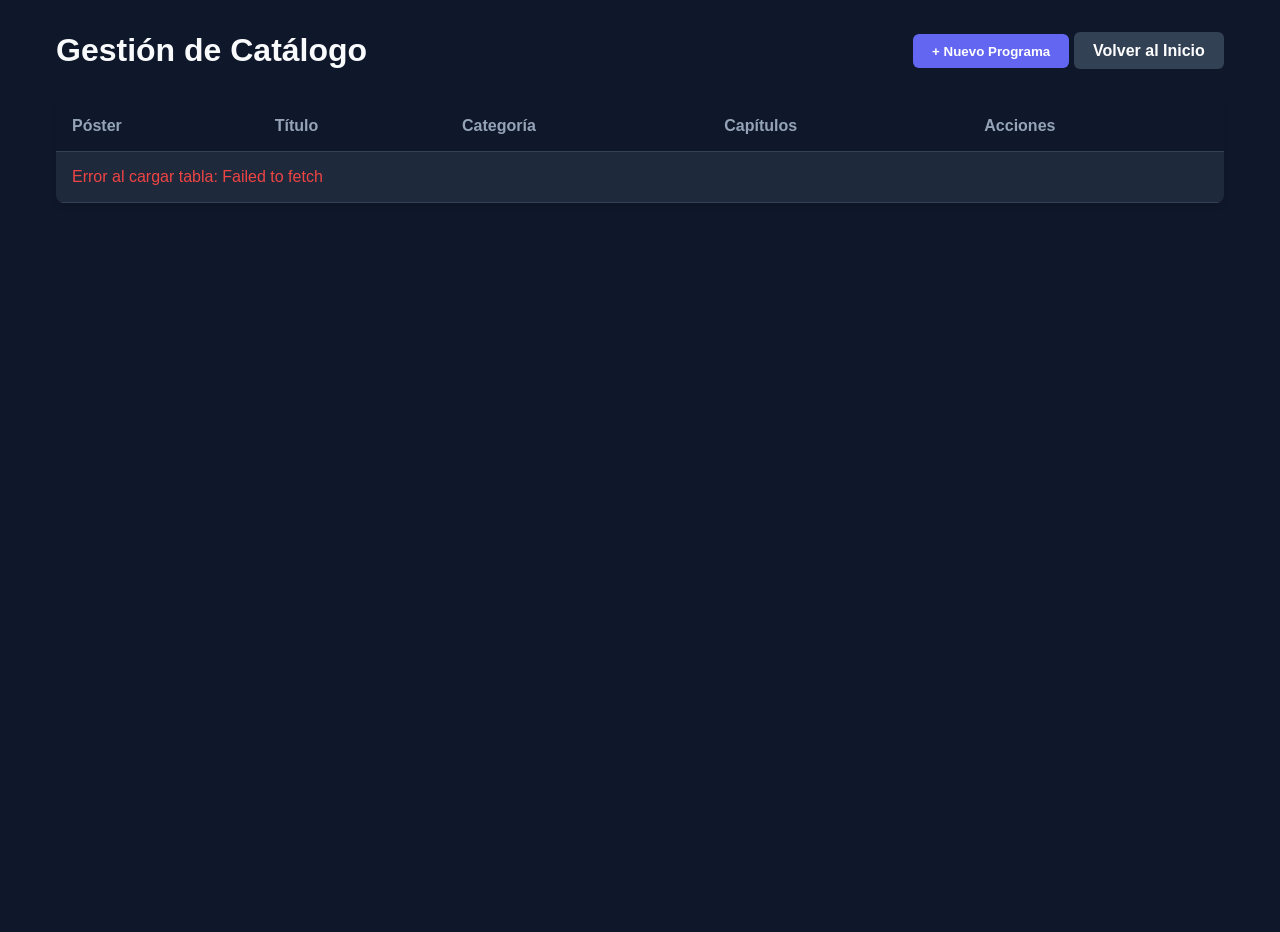
==== admin.html @ 5ceaaeac "feat: se agregaron nuevas funciones y correcciones de CRUD" ====
<!DOCTYPE html>
<html lang="es">
<head>
  <meta charset="UTF-8">
  <meta name="viewport" content="width=device-width, initial-scale=1.0">
  <title>PlayDB | Panel de Administración</title>
  <link rel="stylesheet" href="css/theme.css">
  <link rel="stylesheet" href="css/styles.css">
  <link rel="stylesheet" href="css/admin.css">
</head>
<body>
  <div class="admin-container">
    <header class="admin-header">
      <h1>Gestión de Catálogo</h1>
      <div>
        <button id="nuevoProgramaBtn" class="btn btn-primary">+ Nuevo Programa</button>
        <a href="index.html" class="btn btn-secondary">Volver al Inicio</a>
      </div>
    </header>

    <div class="table-responsive">
      <table class="admin-table">
        <thead>
          <tr>
            <th>Póster</th>
            <th>Título</th>
            <th>Categoría</th>
            <th>Capítulos</th>
            <th>Acciones</th>
          </tr>
        </thead>
        <tbody id="adminTableBody">
          <!-- Carga dinámica -->
        </tbody>
      </table>
    </div>
  </div>

  <!-- Modal Crear/Editar -->
  <div id="modalPrograma" class="modal-overlay hidden">
    <div class="modal-content">
      <h3 id="modalTitle">Nuevo Programa</h3>
      <div id="formAlert"></div>
      <form id="programaForm">
        <input type="hidden" id="programaId">
        <div class="form-group">
          <label>Título</label>
          <input type="text" id="titulo" class="form-control" required>
        </div>
        <div class="form-group">
          <label>Sinopsis</label>
          <textarea id="sinopsis" class="form-control" rows="3" required></textarea>
        </div>
        <div class="form-group">
          <label>Categoría</label>
          <select id="formCategoria" class="form-control" required></select>
        </div>
        <div class="form-group">
          <label>Productora</label>
          <input type="text" id="productora" class="form-control" required>
        </div>
        <div class="form-group">
          <label>URL Póster</label>
          <input type="url" id="poster" class="form-control" required>
        </div>
        <div class="form-group">
          <label>URL Tráiler</label>
          <input type="url" id="trailer" class="form-control" required>
        </div>
        <div class="form-group">
          <label>Capítulos</label>
          <input type="number" id="capitulos" class="form-control" value="1" min="1" required>
        </div>
        <div class="form-group">
          <label>Actores (separados por coma)</label>
          <input type="text" id="actores" class="form-control" placeholder="Actor 1, Actor 2">
        </div>
        <div class="form-group">
          <label>Personajes (separados por coma)</label>
          <input type="text" id="personajes" class="form-control" placeholder="Personaje 1, Personaje 2">
        </div>
        <div style="display: flex; gap: 1rem; justify-content: flex-end; margin-top: 1.5rem;">
          <button type="button" id="closeModalBtn" class="btn btn-secondary">Cancelar</button>
          <button type="submit" class="btn btn-primary">Guardar</button>
        </div>
      </form>
    </div>
  </div>

  <script type="module" src="js/admin.js"></script>
</body>
</html>
---- css/theme.css ----
:root {
  --bg-primary: #0f172a;
  --bg-secondary: #1e293b;
  --bg-tertiary: #334155;
  --text-main: #f8fafc;
  --text-muted: #94a3b8;
  --accent: #6366f1;
  --accent-hover: #4f46e5;
  --danger: #ef4444;
  --success: #22c55e;
  --border-color: #475569;
}

[data-theme="light"] {
  --bg-primary: #f8fafc;
  --bg-secondary: #ffffff;
  --bg-tertiary: #e2e8f0;
  --text-main: #0f172a;
  --text-muted: #64748b;
  --border-color: #cbd5e1;
}

body {
  background-color: var(--bg-primary);
  color: var(--text-main);
  transition: background-color 0.3s, color 0.3s;
}
---- css/styles.css ----
/* ==========================================================================
   ESTILOS GENERALES Y LAYOUT
   ========================================================================== */
* {
  box-sizing: border-box;
  margin: 0;
  padding: 0;
  font-family: 'Segoe UI', Tahoma, Geneva, Verdana, sans-serif;
}

body {
  background-color: var(--bg-primary, #0f172a);
  color: var(--text-main, #f8fafc);
  min-height: 100vh;
}

.container {
  max-width: 1200px;
  margin: 2rem auto;
  padding: 0 1rem;
}

.hidden {
  display: none !important;
}

/* Botones */
.btn {
  padding: 0.6rem 1.2rem;
  border-radius: 6px;
  border: none;
  cursor: pointer;
  font-weight: 600;
  transition: all 0.2s ease;
  text-decoration: none;
  display: inline-flex;
  align-items: center;
  justify-content: center;
}

.btn-primary {
  background-color: var(--accent, #6366f1);
  color: white;
}

.btn-primary:hover {
  background-color: var(--accent-hover, #4f46e5);
}

.btn-secondary {
  background-color: var(--bg-tertiary, #334155);
  color: white;
}

.btn-secondary:hover {
  background-color: #475569;
}

.btn-sm {
  padding: 0.4rem 0.8rem;
  font-size: 0.875rem;
}

/* Mensajes y Alertas */
.alert {
  padding: 0.8rem 1rem;
  border-radius: 6px;
  margin-bottom: 1rem;
  font-weight: 500;
}

.alert-danger {
  background-color: rgba(239, 68, 68, 0.2);
  border: 1px solid #ef4444;
  color: #fca5a5;
}

.alert-success {
  background-color: rgba(34, 197, 94, 0.2);
  border: 1px solid #22c55e;
  color: #86efac;
}

/* ==========================================================================
   BARRA DE NAVEGACIÓN (NAVBAR)
   ========================================================================== */
.navbar {
  display: flex;
  justify-content: space-between;
  align-items: center;
  background-color: var(--bg-secondary, #1e293b);
  padding: 1rem 2rem;
  border-bottom: 1px solid var(--border-color, #475569);
  box-shadow: 0 4px 6px -1px rgba(0, 0, 0, 0.1);
  position: sticky;
  top: 0;
  z-index: 100;
}

.logo h1 {
  font-size: 1.5rem;
  color: var(--text-main, #f8fafc);
  font-weight: 700;
}

.search-container {
  display: flex;
  gap: 0.5rem;
  flex: 1;
  max-width: 500px;
  margin: 0 2rem;
}

.search-container input {
  width: 100%;
  padding: 0.6rem 1rem;
  border-radius: 6px;
  border: 1px solid var(--border-color, #475569);
  background-color: var(--bg-primary, #0f172a);
  color: #fff;
  outline: none;
}

.search-container input:focus {
  border-color: var(--accent, #6366f1);
}

.nav-links {
  display: flex;
  align-items: center;
  gap: 1rem;
}

/* ==========================================================================
   SECCIÓN DE FILTROS Y CATÁLOGO
   ========================================================================== */
.filters-section {
  display: flex;
  justify-content: space-between;
  align-items: center;
  margin-bottom: 2rem;
}

.filters-section select {
  padding: 0.6rem 1rem;
  border-radius: 6px;
  border: 1px solid var(--border-color, #475569);
  background-color: var(--bg-secondary, #1e293b);
  color: #fff;
  cursor: pointer;
}

.catalog-grid {
  display: grid;
  grid-template-columns: repeat(auto-fill, minmax(240px, 1fr));
  gap: 2rem;
}

/* ==========================================================================
   TARJETAS DE PROGRAMAS (CARDS)
   ========================================================================== */
.programa-card {
  background-color: var(--bg-secondary, #1e293b);
  border-radius: 12px;
  overflow: hidden;
  box-shadow: 0 4px 6px -1px rgba(0, 0, 0, 0.2);
  transition: transform 0.2s ease, box-shadow 0.2s ease;
  display: flex;
  flex-direction: column;
}

.programa-card:hover {
  transform: translateY(-5px);
  box-shadow: 0 10px 15px -3px rgba(0, 0, 0, 0.4);
}

.poster-container {
  position: relative;
  width: 100%;
  height: 320px;
  overflow: hidden;
  background-color: #0f172a;
}

.poster-img {
  width: 100%;
  height: 100%;
  object-fit: cover;
}

.badge {
  position: absolute;
  top: 10px;
  right: 10px;
  background-color: var(--accent, #6366f1);
  color: white;
  padding: 0.25rem 0.6rem;
  border-radius: 20px;
  font-size: 0.75rem;
  font-weight: 600;
  text-transform: uppercase;
}

.card-content {
  padding: 1.2rem;
  display: flex;
  flex-direction: column;
  flex: 1;
}

.card-title {
  font-size: 1.1rem;
  margin-bottom: 0.5rem;
  color: var(--text-main, #f8fafc);
  white-space: nowrap;
  overflow: hidden;
  text-overflow: ellipsis;
}

.card-sinopsis {
  font-size: 0.875rem;
  color: var(--text-muted, #94a3b8);
  margin-bottom: 1rem;
  line-height: 1.4;
  flex: 1;
}

.card-footer {
  display: flex;
  justify-content: space-between;
  align-items: center;
  padding-top: 0.8rem;
  border-top: 1px solid var(--border-color, #334155);
  font-size: 0.85rem;
  color: var(--text-muted, #94a3b8);
}
---- css/admin.css ----
.admin-container {
  max-width: 1200px;
  margin: 2rem auto;
  padding: 0 1rem;
}

.admin-header {
  display: flex;
  justify-content: space-between;
  align-items: center;
  margin-bottom: 2rem;
}

.table-responsive {
  overflow-x: auto;
  background-color: var(--card-bg, #1e293b);
  border-radius: 8px;
  box-shadow: 0 4px 6px -1px rgba(0, 0, 0, 0.1);
}

.admin-table {
  width: 100%;
  border-collapse: collapse;
  text-align: left;
}

.admin-table th, 
.admin-table td {
  padding: 1rem;
  border-bottom: 1px solid #334155;
}

.admin-table th {
  background-color: #0f172a;
  color: #94a3b8;
  font-weight: 600;
}

.admin-table tr:hover {
  background-color: #334155;
}

.img-thumb {
  width: 50px;
  height: 70px;
  object-fit: cover;
  border-radius: 4px;
}

/* Modal styles */
.modal-overlay {
  position: fixed;
  top: 0;
  left: 0;
  width: 100%;
  height: 100%;
  background: rgba(0, 0, 0, 0.75);
  display: flex;
  justify-content: center;
  align-items: center;
  z-index: 1000;
}

.modal-content {
  background: #1e293b;
  padding: 2rem;
  border-radius: 12px;
  width: 100%;
  max-width: 600px;
  max-height: 90vh;
  overflow-y: auto;
}

.form-group {
  margin-bottom: 1rem;
}

.form-group label {
  display: block;
  margin-bottom: 0.5rem;
  color: #cbd5e1;
}

.form-control {
  width: 100%;
  padding: 0.75rem;
  border-radius: 6px;
  border: 1px solid #475569;
  background: #0f172a;
  color: #fff;
}
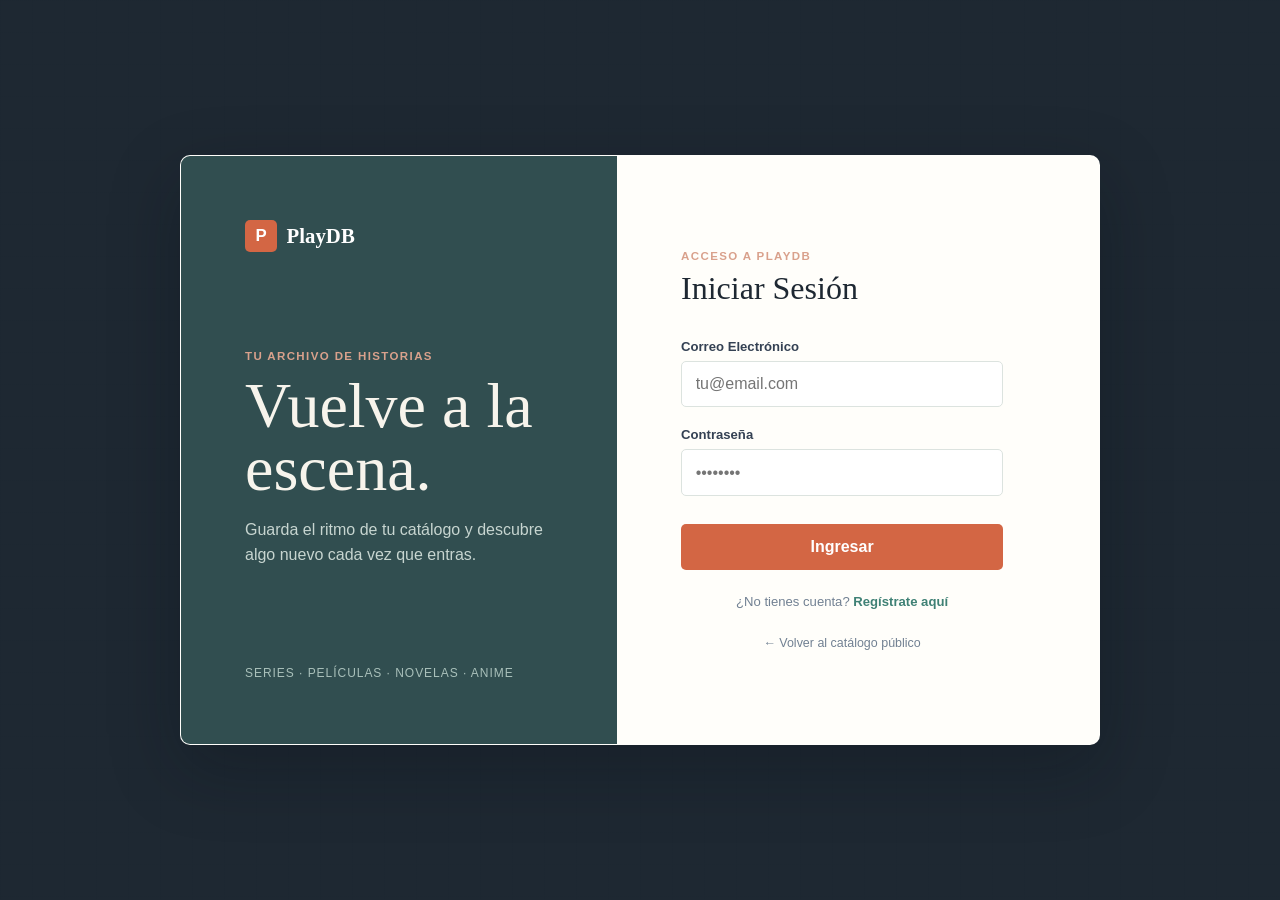
==== commit c225e02f: "refactor: mejora de frontend para administradores" ====
--- a/admin.html
+++ b/admin.html
@@ -9,31 +9,122 @@
   <link rel="stylesheet" href="css/admin.css">
 </head>
 <body>
-  <div class="admin-container">
-    <header class="admin-header">
-      <h1>Gestión de Catálogo</h1>
-      <div>
-        <button id="nuevoProgramaBtn" class="btn btn-primary">+ Nuevo Programa</button>
-        <a href="index.html" class="btn btn-secondary">Volver al Inicio</a>
+  <div class="admin-shell">
+    <aside class="admin-sidebar">
+      <div class="sidebar-brand">
+        <span class="brand-mark">P</span>
+        <div>
+          <strong>PlayDB</strong>
+          <small>Administración</small>
+        </div>
       </div>
-    </header>
 
-    <div class="table-responsive">
-      <table class="admin-table">
-        <thead>
-          <tr>
-            <th>Póster</th>
-            <th>Título</th>
-            <th>Categoría</th>
-            <th>Capítulos</th>
-            <th>Acciones</th>
-          </tr>
-        </thead>
-        <tbody id="adminTableBody">
-          <!-- Carga dinámica -->
-        </tbody>
-      </table>
-    </div>
+      <nav class="sidebar-nav" aria-label="Secciones de administración">
+        <button type="button" class="sidebar-link is-active" data-section="inicioSection">
+          <span aria-hidden="true">⌂</span> Inicio
+        </button>
+        <button type="button" class="sidebar-link" data-section="categoriasSection">
+          <span aria-hidden="true">◈</span> Categorías
+        </button>
+        <button type="button" class="sidebar-link" data-section="programasSection">
+          <span aria-hidden="true">▦</span> Programas
+        </button>
+      </nav>
+
+      <div class="sidebar-footer">
+        <button type="button" id="adminLogoutBtn" class="sidebar-link sidebar-link-secondary">
+          <span aria-hidden="true">↪</span> Cerrar sesión
+        </button>
+      </div>
+    </aside>
+
+    <main class="admin-main">
+      <section id="inicioSection" class="admin-section">
+        <header class="admin-header">
+          <div>
+            <p class="section-kicker">Vista general</p>
+            <h1>Catálogo</h1>
+            <p class="section-description">Explora el contenido publicado y revisa cómo lo ve tu audiencia.</p>
+          </div>
+        </header>
+
+        <div class="catalog-toolbar admin-catalog-toolbar">
+          <div class="admin-search-field">
+            <span aria-hidden="true">⌕</span>
+            <input type="search" id="adminSearchInput" placeholder="Buscar por título, actor o categoría...">
+          </div>
+          <select id="adminCategoryFilter" class="admin-filter-select" aria-label="Filtrar por categoría">
+            <option value="">Todas las categorías</option>
+          </select>
+        </div>
+
+        <section id="adminCatalogGrid" class="catalog-grid admin-catalog-grid">
+          <p class="loading-text">Cargando catálogo...</p>
+        </section>
+      </section>
+
+      <section id="programasSection" class="admin-section">
+        <header class="admin-header">
+          <div>
+            <p class="section-kicker">Contenido</p>
+            <h1>Programas</h1>
+            <p class="section-description">Administra las series, películas y programas del catálogo.</p>
+          </div>
+          <button id="nuevoProgramaBtn" class="btn btn-primary" type="button">+ Nuevo Programa</button>
+        </header>
+
+        <div class="table-responsive">
+          <table class="admin-table">
+            <thead>
+              <tr>
+                <th>Póster</th>
+                <th>Título</th>
+                <th>Categoría</th>
+                <th>Capítulos</th>
+                <th>Acciones</th>
+              </tr>
+            </thead>
+            <tbody id="adminTableBody"></tbody>
+          </table>
+        </div>
+      </section>
+
+      <section id="categoriasSection" class="admin-section hidden">
+        <header class="admin-header">
+          <div>
+            <p class="section-kicker">Clasificación</p>
+            <h1>Categorías</h1>
+            <p class="section-description">Crea y elimina las categorías disponibles para los programas.</p>
+          </div>
+        </header>
+
+        <div id="categoriaAlert"></div>
+        <form id="categoriaForm" class="category-form">
+          <div class="form-group">
+            <label for="categoriaNombre">Nueva categoría</label>
+            <input type="text" id="categoriaNombre" class="form-control" placeholder="Ej. Documentales" required maxlength="60">
+          </div>
+          <div class="form-group">
+            <label for="categoriaDescripcion">Descripción (opcional)</label>
+            <input type="text" id="categoriaDescripcion" class="form-control" placeholder="Describe el tipo de contenido" maxlength="160">
+          </div>
+          <button type="submit" class="btn btn-primary">+ Agregar categoría</button>
+        </form>
+
+        <div class="table-responsive">
+          <table class="admin-table">
+            <thead>
+              <tr>
+                <th>Nombre</th>
+                <th>Descripción</th>
+                <th>Acciones</th>
+              </tr>
+            </thead>
+            <tbody id="categoriasTableBody"></tbody>
+          </table>
+        </div>
+      </section>
+    </main>
   </div>
 
   <!-- Modal Crear/Editar -->
--- a/css/theme.css
+++ b/css/theme.css
@@ -1,27 +1,19 @@
 :root {
-  --bg-primary: #0f172a;
-  --bg-secondary: #1e293b;
-  --bg-tertiary: #334155;
-  --text-main: #f8fafc;
-  --text-muted: #94a3b8;
-  --accent: #6366f1;
-  --accent-hover: #4f46e5;
-  --danger: #ef4444;
-  --success: #22c55e;
-  --border-color: #475569;
-}
-
-[data-theme="light"] {
-  --bg-primary: #f8fafc;
-  --bg-secondary: #ffffff;
-  --bg-tertiary: #e2e8f0;
-  --text-main: #0f172a;
-  --text-muted: #64748b;
-  --border-color: #cbd5e1;
+  --bg-primary: #f4f2ed;
+  --surface: #fffefa;
+  --surface-soft: #edf2ef;
+  --text-main: #344153;
+  --text-muted: #718092;
+  --ink: #1e2832;
+  --accent: #d36644;
+  --accent-hover: #b95136;
+  --teal: #3f8175;
+  --danger: #c94f45;
+  --success: #28704d;
+  --border-color: #dce3df;
 }
 
 body {
-  background-color: var(--bg-primary);
+  background: var(--bg-primary);
   color: var(--text-main);
-  transition: background-color 0.3s, color 0.3s;
-}+}
--- a/css/styles.css
+++ b/css/styles.css
@@ -5,7 +5,533 @@
   box-sizing: border-box;
   margin: 0;
   padding: 0;
-  font-family: 'Segoe UI', Tahoma, Geneva, Verdana, sans-serif;
+  font-family: 'Trebuchet MS', 'Segoe UI', sans-serif;
+}
+
+body {
+  min-height: 100vh;
+  background: var(--bg-primary);
+  color: var(--text-main);
+}
+
+body::before {
+  position: fixed;
+  inset: 0;
+  z-index: -1;
+  background-image: linear-gradient(rgba(30, 40, 50, 0.035) 1px, transparent 1px), linear-gradient(90deg, rgba(30, 40, 50, 0.035) 1px, transparent 1px);
+  background-size: 32px 32px;
+  content: '';
+  pointer-events: none;
+}
+
+.hidden {
+  display: none !important;
+}
+
+.container {
+  width: min(1180px, calc(100% - 3rem));
+  margin: 0 auto;
+}
+
+.btn {
+  display: inline-flex;
+  align-items: center;
+  justify-content: center;
+  gap: 0.45rem;
+  min-height: 2.7rem;
+  padding: 0.65rem 1.05rem;
+  border: 1px solid transparent;
+  border-radius: 6px;
+  cursor: pointer;
+  font: inherit;
+  font-size: 0.88rem;
+  font-weight: 700;
+  text-decoration: none;
+  transition: transform 160ms ease, background 160ms ease, box-shadow 160ms ease;
+}
+
+.btn:hover {
+  transform: translateY(-1px);
+}
+
+.btn-primary {
+  background: var(--accent);
+  color: #fff;
+  box-shadow: 0 6px 14px rgba(211, 102, 68, 0.2);
+}
+
+.btn-primary:hover {
+  background: var(--accent-hover);
+}
+
+.btn-secondary {
+  background: var(--surface-soft);
+  border-color: var(--border-color);
+  color: var(--text-main);
+}
+
+.btn-secondary:hover {
+  background: #e3ebe7;
+}
+
+.btn-sm {
+  min-height: 2.25rem;
+  padding: 0.45rem 0.75rem;
+  font-size: 0.78rem;
+}
+
+.alert {
+  margin-bottom: 1rem;
+  padding: 0.8rem 1rem;
+  border-radius: 6px;
+  font-weight: 600;
+}
+
+.alert-danger {
+  background: #fff0ee;
+  border: 1px solid #f0b6ab;
+  color: #9d382c;
+}
+
+.alert-success {
+  background: #eaf5ef;
+  border: 1px solid #a9d5bd;
+  color: #28704d;
+}
+
+.navbar {
+  position: sticky;
+  top: 0;
+  z-index: 10;
+  display: grid;
+  grid-template-columns: auto minmax(260px, 1fr) auto;
+  align-items: center;
+  gap: 2rem;
+  padding: 1rem max(1.5rem, calc((100vw - 1180px) / 2));
+  background: rgba(251, 250, 247, 0.94);
+  border-bottom: 1px solid var(--border-color);
+  backdrop-filter: blur(14px);
+}
+
+.logo {
+  display: flex;
+  align-items: center;
+  gap: 0.7rem;
+}
+
+.logo::before {
+  width: 2.1rem;
+  height: 2.1rem;
+  border-radius: 6px;
+  background: var(--ink);
+  color: #fff;
+  content: 'P';
+  font-family: Georgia, serif;
+  font-size: 1.3rem;
+  font-weight: 700;
+  line-height: 2.1rem;
+  text-align: center;
+}
+
+.logo h1 {
+  color: var(--ink);
+  font-family: Georgia, serif;
+  font-size: 1.35rem;
+  letter-spacing: -0.02em;
+}
+
+.search-container {
+  display: flex;
+  gap: 0.5rem;
+  width: min(100%, 560px);
+  margin: auto;
+}
+
+.search-container input,
+.filters-section select {
+  min-height: 2.7rem;
+  border: 1px solid var(--border-color);
+  border-radius: 6px;
+  outline: none;
+  background: var(--surface);
+  color: var(--text-main);
+  font: inherit;
+}
+
+.search-container input {
+  width: 100%;
+  padding: 0.65rem 0.9rem;
+}
+
+.search-container input:focus,
+.filters-section select:focus {
+  border-color: var(--accent);
+  box-shadow: 0 0 0 3px rgba(211, 102, 68, 0.13);
+}
+
+.nav-links {
+  display: flex;
+  align-items: center;
+  justify-content: flex-end;
+  gap: 0.65rem;
+}
+
+#userGreeting {
+  max-width: 145px;
+  overflow: hidden;
+  color: var(--text-muted);
+  font-size: 0.8rem;
+  text-overflow: ellipsis;
+  white-space: nowrap;
+}
+
+.catalog-hero {
+  display: grid;
+  grid-template-columns: 1.15fr 0.85fr;
+  gap: 2rem;
+  align-items: end;
+  min-height: 270px;
+  margin: 2rem 0 1.5rem;
+  padding: clamp(2rem, 5vw, 4rem);
+  border-radius: 8px;
+  background: var(--ink);
+  color: #f8f4ec;
+  overflow: hidden;
+}
+
+.catalog-hero h2 {
+  max-width: 620px;
+  font-family: Georgia, serif;
+  font-size: clamp(2.2rem, 5vw, 4.2rem);
+  font-weight: 400;
+  line-height: 0.98;
+}
+
+.catalog-hero p {
+  max-width: 380px;
+  justify-self: end;
+  color: #bdc9c6;
+  line-height: 1.6;
+}
+
+.section-kicker {
+  color: var(--accent);
+  font-size: 0.72rem;
+  font-weight: 800;
+  letter-spacing: 0.12em;
+  text-transform: uppercase;
+}
+
+.catalog-hero .section-kicker {
+  margin-bottom: 1rem;
+  color: #d9a18c;
+}
+
+.filters-section {
+  display: flex;
+  align-items: center;
+  justify-content: space-between;
+  gap: 1rem;
+  margin: 1.8rem 0 1rem;
+}
+
+.filters-section h2 {
+  color: var(--ink);
+  font-family: Georgia, serif;
+  font-size: 1.65rem;
+  font-weight: 400;
+}
+
+.filters-section select {
+  min-width: 210px;
+  padding: 0.6rem 0.8rem;
+}
+
+.catalog-grid {
+  display: grid;
+  grid-template-columns: repeat(auto-fill, minmax(215px, 1fr));
+  gap: 1.3rem;
+  padding-bottom: 4rem;
+}
+
+.programa-card {
+  display: flex;
+  min-width: 0;
+  flex-direction: column;
+  overflow: hidden;
+  border: 1px solid var(--border-color);
+  border-radius: 8px;
+  background: var(--surface);
+  box-shadow: 0 8px 24px rgba(30, 40, 50, 0.06);
+  transition: transform 180ms ease, box-shadow 180ms ease;
+}
+
+.programa-card:hover {
+  transform: translateY(-4px);
+  box-shadow: 0 16px 32px rgba(30, 40, 50, 0.12);
+}
+
+.poster-container {
+  position: relative;
+  height: 285px;
+  overflow: hidden;
+  background: #dfe7e1;
+}
+
+.poster-img {
+  width: 100%;
+  height: 100%;
+  object-fit: cover;
+  transition: transform 300ms ease;
+}
+
+.programa-card:hover .poster-img {
+  transform: scale(1.04);
+}
+
+.badge {
+  position: absolute;
+  top: 0.75rem;
+  left: 0.75rem;
+  padding: 0.35rem 0.55rem;
+  border-radius: 4px;
+  background: var(--teal);
+  color: #fff;
+  font-size: 0.68rem;
+  font-weight: 800;
+  letter-spacing: 0.06em;
+  text-transform: uppercase;
+}
+
+.card-content {
+  display: flex;
+  flex: 1;
+  flex-direction: column;
+  padding: 1rem;
+}
+
+.card-title {
+  margin-bottom: 0.45rem;
+  overflow: hidden;
+  color: var(--ink);
+  font-family: Georgia, serif;
+  font-size: 1.16rem;
+  font-weight: 700;
+  text-overflow: ellipsis;
+  white-space: nowrap;
+}
+
+.card-sinopsis {
+  display: -webkit-box;
+  flex: 1;
+  margin-bottom: 1rem;
+  overflow: hidden;
+  color: var(--text-muted);
+  font-size: 0.82rem;
+  line-height: 1.5;
+  -webkit-box-orient: vertical;
+  -webkit-line-clamp: 3;
+}
+
+.card-footer {
+  display: flex;
+  align-items: center;
+  justify-content: space-between;
+  gap: 0.5rem;
+  padding-top: 0.8rem;
+  border-top: 1px solid var(--border-color);
+  color: var(--text-muted);
+  font-size: 0.75rem;
+}
+
+.loading-text,
+.empty-catalog,
+.error-text {
+  grid-column: 1 / -1;
+  padding: 3rem 1rem;
+  color: var(--text-muted);
+  text-align: center;
+}
+
+.detail-nav {
+  display: flex;
+  align-items: center;
+  justify-content: space-between;
+  width: min(1180px, calc(100% - 3rem));
+  margin: 0 auto;
+  padding: 1.2rem 0;
+  border-bottom: 1px solid var(--border-color);
+}
+
+.detail-page {
+  padding: 2.5rem 0 5rem;
+}
+
+.detail-container {
+  overflow: hidden;
+  border: 1px solid var(--border-color);
+  border-radius: 8px;
+  background: var(--surface);
+  box-shadow: 0 12px 36px rgba(30, 40, 50, 0.08);
+}
+
+.detail-layout {
+  display: grid;
+  grid-template-columns: minmax(260px, 350px) 1fr;
+  gap: clamp(2rem, 5vw, 5rem);
+  padding: clamp(1.5rem, 5vw, 4rem);
+}
+
+.detail-poster {
+  width: 100%;
+  aspect-ratio: 2 / 3;
+  border-radius: 5px;
+  background: #dfe7e1;
+  object-fit: cover;
+}
+
+.detail-copy {
+  align-self: center;
+}
+
+.detail-copy h1 {
+  margin: 0.55rem 0 1rem;
+  color: var(--ink);
+  font-family: Georgia, serif;
+  font-size: clamp(2.2rem, 5vw, 4.2rem);
+  font-weight: 400;
+  line-height: 1;
+}
+
+.detail-badge {
+  display: inline-block;
+  padding: 0.4rem 0.6rem;
+  border-radius: 4px;
+  background: var(--teal);
+  color: #fff;
+  font-size: 0.7rem;
+  font-weight: 800;
+  letter-spacing: 0.08em;
+  text-transform: uppercase;
+}
+
+.detail-synopsis {
+  margin: 2rem 0 1.5rem;
+  color: var(--text-muted);
+  font-size: 1rem;
+  line-height: 1.75;
+}
+
+.detail-meta,
+.detail-list {
+  margin-bottom: 1rem;
+  color: var(--text-main);
+  font-size: 0.88rem;
+  line-height: 1.7;
+}
+
+.detail-list strong,
+.detail-meta strong {
+  color: var(--ink);
+}
+
+.detail-characters {
+  margin-bottom: 2rem;
+}
+
+@media (max-width: 900px) {
+  .navbar {
+    grid-template-columns: 1fr auto;
+    gap: 1rem;
+  }
+
+  .search-container {
+    grid-column: 1 / -1;
+    grid-row: 2;
+    width: 100%;
+  }
+
+  .catalog-hero {
+    grid-template-columns: 1fr;
+  }
+
+  .catalog-hero p {
+    justify-self: start;
+  }
+}
+
+@media (max-width: 600px) {
+  .container {
+    width: min(100% - 1.5rem, 1180px);
+  }
+
+  .navbar {
+    padding: 0.8rem 0.75rem;
+  }
+
+  .nav-links {
+    gap: 0.35rem;
+  }
+
+  .nav-links .btn {
+    min-height: 2.35rem;
+    padding: 0.45rem 0.6rem;
+    font-size: 0.72rem;
+  }
+
+  #userGreeting {
+    display: none;
+  }
+
+  .catalog-hero {
+    min-height: 310px;
+    margin-top: 1rem;
+    padding: 1.5rem;
+  }
+
+  .catalog-hero h2 {
+    font-size: 2.45rem;
+  }
+
+  .catalog-heading {
+    align-items: flex-start;
+    flex-direction: column;
+    gap: 0.35rem;
+  }
+
+  .filters-section {
+    align-items: flex-start;
+    flex-direction: column;
+  }
+
+  .filters-section select {
+    width: 100%;
+  }
+
+  .detail-nav {
+    width: min(100% - 1.5rem, 1180px);
+  }
+
+  .detail-nav .btn {
+    min-height: 2.35rem;
+    padding: 0.45rem 0.6rem;
+    font-size: 0.72rem;
+  }
+
+  .detail-page {
+    padding-top: 1.5rem;
+  }
+
+  .detail-layout {
+    grid-template-columns: 1fr;
+    gap: 1.8rem;
+    padding: 1rem;
+  }
+
+  .detail-poster {
+    max-width: 260px;
+    margin: 0 auto;
+  }
 }
 
 body {
@@ -233,4 +759,16 @@
   border-top: 1px solid var(--border-color, #334155);
   font-size: 0.85rem;
   color: var(--text-muted, #94a3b8);
+}
+
+.catalog-heading {
+  display: flex;
+  align-items: flex-end;
+  gap: 1rem;
+}
+
+.catalog-count {
+  padding-bottom: 0.2rem;
+  color: var(--text-muted);
+  font-size: 0.78rem;
 }
--- a/css/admin.css
+++ b/css/admin.css
@@ -1,21 +1,191 @@
-.admin-container {
-  max-width: 1200px;
-  margin: 2rem auto;
-  padding: 0 1rem;
+.admin-shell {
+  display: flex;
+  min-height: 100vh;
+  min-width: 0;
+  background: #edf2ef;
+  color: #172033;
+}
+
+.admin-sidebar {
+  width: 250px;
+  flex: 0 0 250px;
+  display: flex;
+  flex-direction: column;
+  padding: 1.5rem 1rem;
+  background: #263b3e;
+  color: #e8eef8;
+}
+
+.sidebar-brand {
+  display: flex;
+  align-items: center;
+  gap: 0.75rem;
+  padding: 0 0.75rem 2rem;
+  border-bottom: 1px solid rgba(235, 244, 240, 0.14);
+}
+
+.brand-mark {
+  display: grid;
+  width: 2.25rem;
+  height: 2.25rem;
+  place-items: center;
+  border-radius: 8px;
+  background: #e36b3d;
+  color: white;
+  font-size: 1.2rem;
+  font-weight: 800;
+}
+
+.sidebar-brand strong,
+.sidebar-brand small {
+  display: block;
+}
+
+.sidebar-brand strong {
+  font-size: 1.05rem;
+}
+
+.sidebar-brand small {
+  margin-top: 0.15rem;
+  color: #a9c0ba;
+  font-size: 0.75rem;
+}
+
+.sidebar-nav {
+  display: grid;
+  gap: 0.5rem;
+  padding-top: 2rem;
+}
+
+.sidebar-link {
+  display: flex;
+  align-items: center;
+  gap: 0.7rem;
+  width: 100%;
+  padding: 0.8rem 0.9rem;
+  border: 0;
+  border-radius: 6px;
+  background: transparent;
+  color: #c2d1cd;
+  cursor: pointer;
+  font: inherit;
+  text-align: left;
+  text-decoration: none;
+}
+
+.sidebar-link:hover,
+.sidebar-link.is-active {
+  background: #345154;
+  color: #fff;
+}
+
+.sidebar-link.is-active {
+  box-shadow: inset 3px 0 #d36644;
+}
+
+.sidebar-link-secondary:hover {
+  background: #493f43;
+  color: #ffd8ce;
+}
+
+.sidebar-footer {
+  margin-top: auto;
+  padding-top: 1rem;
+  border-top: 1px solid rgba(235, 244, 240, 0.14);
+}
+
+.admin-main {
+  min-width: 0;
+  width: min(100%, 1280px);
+  margin: 0 auto;
+  padding: clamp(1.5rem, 4vw, 3.5rem) clamp(1rem, 4vw, 4rem);
+  background: #edf2ef;
+}
+
+.admin-section {
+  width: 100%;
+  max-width: 1180px;
+  margin: 0 auto;
+}
+
+.admin-catalog-toolbar {
+  display: flex;
+  align-items: center;
+  gap: 0.75rem;
+  margin: 0 0 1.75rem;
+}
+
+.admin-search-field {
+  display: flex;
+  align-items: center;
+  gap: 0.55rem;
+  flex: 1;
+  min-height: 2.8rem;
+  padding: 0 0.85rem;
+  border: 1px solid #dfe5ee;
+  border-radius: 6px;
+  background: #fff;
+  color: #69758a;
+}
+
+.admin-search-field input {
+  width: 100%;
+  border: 0;
+  outline: 0;
+  background: transparent;
+  color: #172033;
+  font: inherit;
+}
+
+.admin-filter-select {
+  min-width: 220px;
+  min-height: 2.8rem;
+  padding: 0 0.75rem;
+  border: 1px solid #dfe5ee;
+  border-radius: 6px;
+  background: #fff;
+  color: #172033;
+  font: inherit;
+}
+
+.admin-catalog-grid {
+  padding-bottom: 0;
 }
 
 .admin-header {
   display: flex;
   justify-content: space-between;
-  align-items: center;
+  align-items: flex-end;
+  gap: 1.5rem;
   margin-bottom: 2rem;
 }
 
+.admin-header h1 {
+  margin-top: 0.35rem;
+  color: #172033;
+  font-size: clamp(1.8rem, 3vw, 2.5rem);
+}
+
+.section-kicker {
+  color: #e36b3d;
+  font-size: 0.75rem;
+  font-weight: 800;
+  letter-spacing: 0.12em;
+  text-transform: uppercase;
+}
+
+.section-description {
+  margin-top: 0.5rem;
+  color: #69758a;
+}
+
 .table-responsive {
+  max-width: 100%;
   overflow-x: auto;
-  background-color: var(--card-bg, #1e293b);
+  background: #fff;
+  border: 1px solid #dfe5ee;
   border-radius: 8px;
-  box-shadow: 0 4px 6px -1px rgba(0, 0, 0, 0.1);
+  box-shadow: 0 10px 28px rgba(23, 32, 51, 0.06);
 }
 
 .admin-table {
@@ -27,17 +197,23 @@
 .admin-table th, 
 .admin-table td {
   padding: 1rem;
-  border-bottom: 1px solid #334155;
+  border-bottom: 1px solid #e7ebf1;
 }
 
 .admin-table th {
-  background-color: #0f172a;
-  color: #94a3b8;
+  background: #f7f9fc;
+  color: #69758a;
+  font-size: 0.78rem;
   font-weight: 600;
+  text-transform: uppercase;
 }
 
 .admin-table tr:hover {
-  background-color: #334155;
+  background: #fbfcfe;
+}
+
+.admin-table tr:last-child td {
+  border-bottom: 0;
 }
 
 .img-thumb {
@@ -54,7 +230,7 @@
   left: 0;
   width: 100%;
   height: 100%;
-  background: rgba(0, 0, 0, 0.75);
+  background: rgba(23, 32, 51, 0.72);
   display: flex;
   justify-content: center;
   align-items: center;
@@ -62,13 +238,14 @@
 }
 
 .modal-content {
-  background: #1e293b;
+  background: #fff;
   padding: 2rem;
-  border-radius: 12px;
+  border-radius: 8px;
   width: 100%;
   max-width: 600px;
   max-height: 90vh;
   overflow-y: auto;
+  color: #172033;
 }
 
 .form-group {
@@ -78,14 +255,115 @@
 .form-group label {
   display: block;
   margin-bottom: 0.5rem;
-  color: #cbd5e1;
+  color: #4e5b70;
+  font-weight: 600;
 }
 
 .form-control {
   width: 100%;
   padding: 0.75rem;
   border-radius: 6px;
-  border: 1px solid #475569;
-  background: #0f172a;
+  border: 1px solid #cdd5e2;
+  background: #fff;
+  color: #172033;
+}
+
+.form-control:focus {
+  border-color: #e36b3d;
+  outline: 3px solid rgba(227, 107, 61, 0.16);
+}
+
+.btn-danger {
+  border: 0;
+  background: #c94f45;
   color: #fff;
+  cursor: pointer;
+}
+
+.btn-danger:hover {
+  background: #a94038;
+}
+
+.category-form {
+  display: grid;
+  grid-template-columns: minmax(180px, 0.8fr) minmax(220px, 1.4fr) auto;
+  align-items: end;
+  gap: 1rem;
+  margin-bottom: 1.5rem;
+  padding: 1.25rem;
+  background: #fff;
+  border: 1px solid #dfe5ee;
+  border-radius: 8px;
+}
+
+.category-form,
+.table-responsive,
+.admin-catalog-toolbar {
+  width: 100%;
+  min-width: 0;
+}
+
+.category-form .form-group {
+  margin-bottom: 0;
+}
+
+.category-form .btn {
+  min-height: 2.8rem;
+  white-space: nowrap;
+}
+
+.empty-row {
+  padding: 2rem !important;
+  color: #69758a;
+  text-align: center;
+}
+
+@media (max-width: 760px) {
+  .admin-shell {
+    display: block;
+  }
+
+  .admin-sidebar {
+    width: 100%;
+    padding: 1rem;
+  }
+
+  .sidebar-brand {
+    padding-bottom: 1rem;
+  }
+
+  .sidebar-nav {
+    display: flex;
+    padding-top: 1rem;
+  }
+
+  .sidebar-link {
+    justify-content: center;
+  }
+
+  .sidebar-footer {
+    display: none;
+  }
+
+  .admin-main {
+    padding: clamp(1.25rem, 5vw, 2rem) clamp(0.75rem, 4vw, 1.5rem);
+  }
+
+  .admin-header {
+    align-items: flex-start;
+    flex-direction: column;
+  }
+
+  .category-form {
+    grid-template-columns: 1fr;
+  }
+
+  .admin-catalog-toolbar {
+    align-items: stretch;
+    flex-direction: column;
+  }
+
+  .admin-filter-select {
+    width: 100%;
+  }
 }
